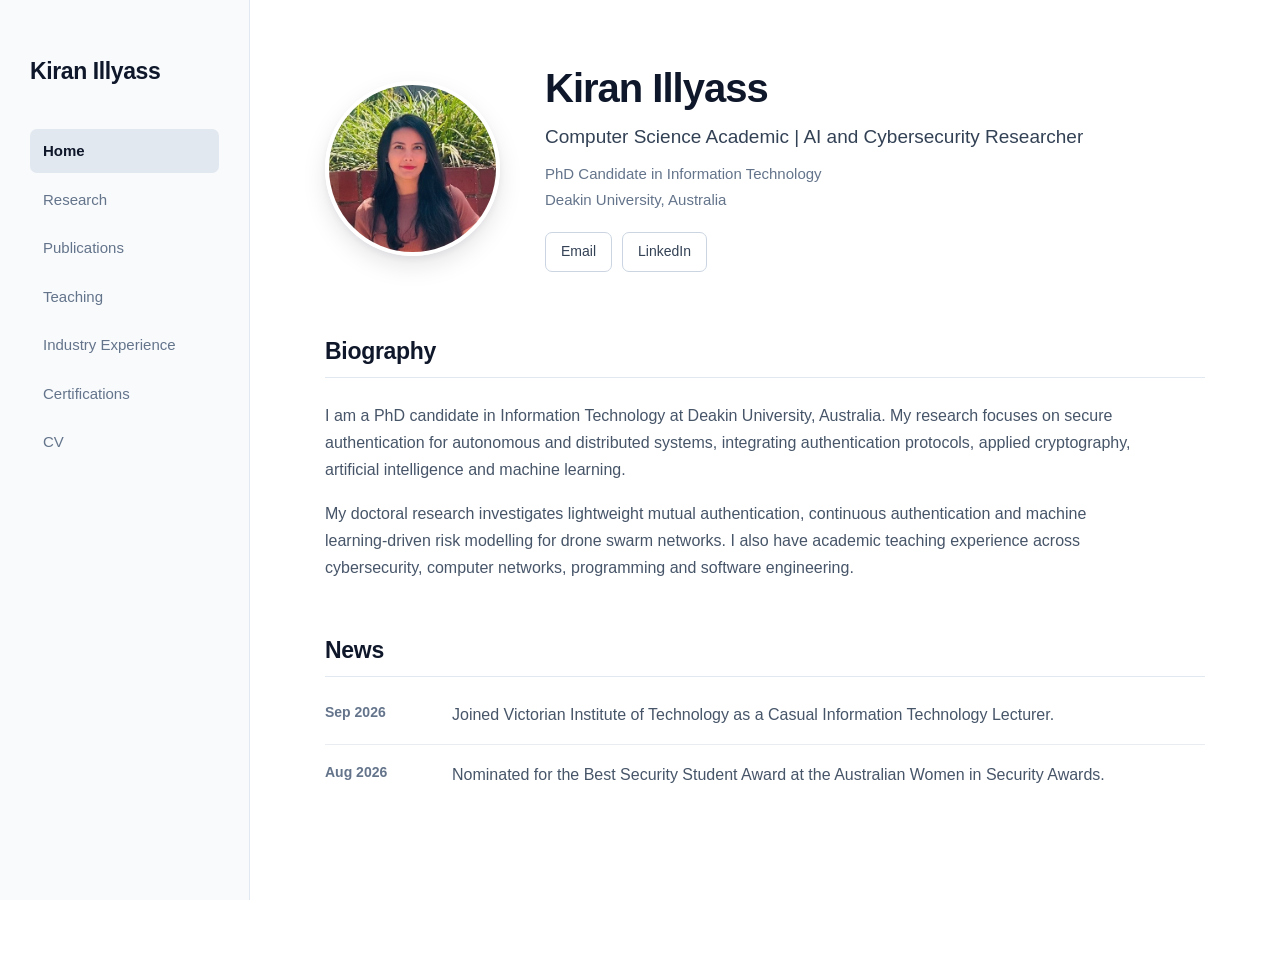
==== index.html @ 8541c566 "Refactor index.html structure and content" ====
<!DOCTYPE html>
<html lang="en">

<head>
    <meta charset="UTF-8">
    <meta name="viewport" content="width=device-width, initial-scale=1.0">

    <title>Kiran Illyass | AI and Cybersecurity Researcher</title>

    <meta name="description"
          content="Academic profile of Kiran Illyass, researcher in cybersecurity, artificial intelligence, authentication protocols and applied cryptography.">

    
    <link rel="stylesheet" href="/style.css?v=3">
</head>

<body>

    <!-- SIDEBAR -->
    <div class="sidebar">

        <div class="name">Kiran Illyass</div>

        <nav>
            <a class="active" href="index.html">Home</a>
            <a href="research.html">Research</a>
            <a href="publications.html">Publications</a>
            <a href="teaching.html">Teaching</a>
            <a href="experience.html">Industry Experience</a>
            <a href="certifications.html">Certifications</a>
            <a href="cv.html">CV</a>
        </nav>

    </div>


    <!-- MAIN CONTENT -->
    <main class="content">

        <!-- PROFILE -->
        <section class="profile">

            <img src="assets/profile.jpg"
                 alt="Kiran Illyass"
                 class="profile-photo">

            <div class="profile-text">

                <h1>Kiran Illyass</h1>

                <p class="position">
                    Computer Science Academic | AI and Cybersecurity Researcher
                </p>

                <p class="affiliation">
                    PhD Candidate in Information Technology<br>
                    Deakin University, Australia
                </p>

                <div class="links">

                    <a href="mailto:kiranillyass@gmail.com">
                        Email
                    </a>

                    <a href="https://www.linkedin.com/in/keran0323"
                       target="_blank"
                       rel="noopener noreferrer">
                        LinkedIn
                    </a>

                </div>

            </div>

        </section>


        <!-- BIOGRAPHY -->
        <section>

            <h2>Biography</h2>

            <p>
                I am a PhD candidate in Information Technology at Deakin University,
                Australia. My research focuses on secure authentication for autonomous
                and distributed systems, integrating authentication protocols, applied
                cryptography, artificial intelligence and machine learning.
            </p>

            <p>
                My doctoral research investigates lightweight mutual authentication,
                continuous authentication and machine learning-driven risk modelling
                for drone swarm networks. I also have academic teaching experience
                across cybersecurity, computer networks, programming and software
                engineering.
            </p>

        </section>


        <!-- RESEARCH INTERESTS -->
        <section>

            

        <!-- NEWS -->
        <section>

            <h2>News</h2>

            <div class="news-item">
                <span class="news-date">Sep 2026</span>

                <div>
                    Joined Victorian Institute of Technology as a
                    Casual Information Technology Lecturer.
                </div>
            </div>

            <div class="news-item">
                <span class="news-date">Aug 2026</span>

                <div>
                    Nominated for the Best Security Student Award at the
                    Australian Women in Security Awards.
                </div>
            </div>

        </section>

    </main>

</body>

</html>
---- style.css ----
/* =========================================================
   KIRAN ILLYASS - ACADEMIC WEBSITE
   ========================================================= */


/* ---------- GLOBAL ---------- */

* {
    box-sizing: border-box;
}

html {
    scroll-behavior: smooth;
}

body {
    margin: 0;
    background: #ffffff;
    color: #334155;
    font-family: -apple-system, BlinkMacSystemFont, "Segoe UI",
                 Roboto, Helvetica, Arial, sans-serif;
    font-size: 16px;
    line-height: 1.7;
}


/* ---------- SIDEBAR ---------- */

.sidebar {
    position: fixed;
    top: 0;
    left: 0;

    width: 250px;
    height: 100vh;

    padding: 52px 30px;

    background: #f8fafc;
    border-right: 1px solid #e2e8f0;
}

.sidebar .name {
    margin-bottom: 38px;

    color: #0f172a;

    font-size: 23px;
    font-weight: 700;
    letter-spacing: -0.4px;
}


/* ---------- NAVIGATION ---------- */

.sidebar nav {
    display: flex;
    flex-direction: column;
    gap: 5px;
}

.sidebar nav a {
    display: block;

    padding: 9px 13px;

    border-radius: 7px;

    color: #64748b;

    font-size: 15px;
    font-weight: 500;
    text-decoration: none;

    transition: background 0.2s ease,
                color 0.2s ease;
}

.sidebar nav a:hover {
    background: #eaf0f6;
    color: #0f172a;
}

.sidebar nav a.active {
    background: #e2e8f0;
    color: #0f172a;
    font-weight: 600;
}


/* ---------- MAIN PAGE ---------- */

.content {
    margin-left: 250px;

    width: calc(100% - 250px);
    max-width: 1150px;

    padding: 65px 75px 100px;
}


/* ---------- SECTIONS ---------- */

section {
    margin-bottom: 55px;
}


/* ---------- TYPOGRAPHY ---------- */

h1,
h2,
h3 {
    color: #0f172a;
}

h1 {
    margin: 0 0 8px;

    font-size: 40px;
    font-weight: 700;
    line-height: 1.15;
    letter-spacing: -1px;
}

h2 {
    margin: 0 0 24px;
    padding-bottom: 10px;

    border-bottom: 1px solid #e2e8f0;

    font-size: 23px;
    font-weight: 650;
    line-height: 1.3;
    letter-spacing: -0.3px;
}

h3 {
    margin: 0 0 7px;

    font-size: 18px;
    font-weight: 600;
    line-height: 1.45;
}

p {
    max-width: 820px;

    margin: 0 0 16px;

    color: #475569;
}


/* ---------- GENERAL LINKS ---------- */

a {
    color: #2563eb;
}

a:hover {
    color: #1d4ed8;
}


/* =========================================================
   HOME PAGE PROFILE
   ========================================================= */

.profile {
    display: flex;
    align-items: center;

    gap: 45px;

    margin-bottom: 65px;
}


/* ---------- PROFILE PHOTO ---------- */

.profile-photo {
    width: 175px;
    height: 175px;

    flex-shrink: 0;

    object-fit: cover;
    object-position: center;

    border: 4px solid #ffffff;
    border-radius: 50%;

    box-shadow:
        0 4px 6px rgba(15, 23, 42, 0.05),
        0 10px 25px rgba(15, 23, 42, 0.10);
}


/* ---------- PROFILE TEXT ---------- */

.profile-text {
    flex: 1;
}

.profile-text h1 {
    margin-bottom: 10px;
}

.position {
    margin-bottom: 8px;

    color: #334155;

    font-size: 19px;
    font-weight: 500;
}

.affiliation {
    margin-bottom: 20px;

    color: #64748b;

    font-size: 15px;
}


/* ---------- EMAIL / LINKEDIN BUTTONS ---------- */

.links {
    display: flex;
    flex-wrap: wrap;
    gap: 10px;
}

.links a {
    display: inline-flex;
    align-items: center;

    padding: 7px 15px;

    background: #ffffff;
    border: 1px solid #cbd5e1;
    border-radius: 7px;

    color: #334155;

    font-size: 14px;
    font-weight: 500;
    text-decoration: none;

    transition: all 0.2s ease;
}

.links a:hover {
    background: #f1f5f9;
    border-color: #94a3b8;
    color: #0f172a;
    text-decoration: none;
}


/* =========================================================
   RESEARCH INTERESTS
   ========================================================= */

.interests {
    display: flex;
    flex-wrap: wrap;

    gap: 9px;
}

.interests span {
    display: inline-block;

    padding: 6px 13px;

    background: #f1f5f9;
    border: 1px solid #e2e8f0;
    border-radius: 20px;

    color: #475569;

    font-size: 13px;
    font-weight: 500;
}


/* =========================================================
   NEWS
   ========================================================= */

.news-item {
    display: grid;

    grid-template-columns: 105px 1fr;

    gap: 22px;

    padding: 16px 0;

    border-bottom: 1px solid #e9edf2;

    color: #475569;
}

.news-item:first-of-type {
    padding-top: 0;
}

.news-item:last-child {
    border-bottom: none;
}

.news-date {
    color: #64748b;

    font-size: 14px;
    font-weight: 600;
}


/* =========================================================
   RESEARCH PAGE / EXPERIENCE PAGE
   ========================================================= */

.research-item {
    padding: 20px 0;

    border-bottom: 1px solid #e9edf2;
}

.research-item:first-of-type {
    padding-top: 0;
}

.research-item:last-child {
    border-bottom: none;
}

.research-item h3 {
    margin-bottom: 6px;
}

.research-item p:last-child {
    margin-bottom: 0;
}


/* =========================================================
   PUBLICATIONS
   ========================================================= */

.publication {
    padding: 20px 0;

    border-bottom: 1px solid #e9edf2;
}

.publication:first-of-type {
    padding-top: 0;
}

.publication:last-child {
    border-bottom: none;
}

.publication h3 {
    margin-bottom: 8px;
}

.publication p {
    margin: 3px 0;
}


/* =========================================================
   CV PAGE
   ========================================================= */

ol {
    max-width: 850px;

    padding-left: 23px;
}

ol li {
    margin-bottom: 16px;
    padding-left: 5px;

    color: #475569;
}


/* =========================================================
   RESPONSIVE TABLET
   ========================================================= */

@media (max-width: 1000px) {

    .content {
        padding: 55px 45px 80px;
    }

    .profile {
        gap: 32px;
    }

    .profile-photo {
        width: 155px;
        height: 155px;
    }
}


/* =========================================================
   MOBILE
   ========================================================= */

@media (max-width: 800px) {

    /* Sidebar becomes top navigation */

    .sidebar {
        position: relative;

        width: 100%;
        height: auto;

        padding: 24px 20px;

        border-right: none;
        border-bottom: 1px solid #e2e8f0;
    }

    .sidebar .name {
        margin-bottom: 15px;

        font-size: 21px;
    }

    .sidebar nav {
        flex-direction: row;
        flex-wrap: wrap;

        gap: 4px;
    }

    .sidebar nav a {
        padding: 7px 10px;

        font-size: 14px;
    }


    /* Main content */

    .content {
        width: 100%;
        max-width: none;

        margin-left: 0;

        padding: 38px 22px 70px;
    }


    /* Profile */

    .profile {
        flex-direction: column;
        align-items: flex-start;

        gap: 25px;

        margin-bottom: 50px;
    }

    .profile-photo {
        width: 145px;
        height: 145px;
    }

    h1 {
        font-size: 34px;
    }

    h2 {
        font-size: 21px;
    }

    .position {
        font-size: 17px;
    }


    /* News */

    .news-item {
        grid-template-columns: 1fr;

        gap: 2px;

        padding: 14px 0;
    }

    .news-date {
        margin-bottom: 2px;
    }

}


/* =========================================================
   SMALL PHONES
   ========================================================= */

@media (max-width: 480px) {

    body {
        font-size: 15px;
    }

    .content {
        padding: 32px 18px 60px;
    }

    .profile-photo {
        width: 125px;
        height: 125px;
    }

    h1 {
        font-size: 30px;
    }

    .links {
        gap: 8px;
    }

    .interests {
        gap: 7px;
    }

}
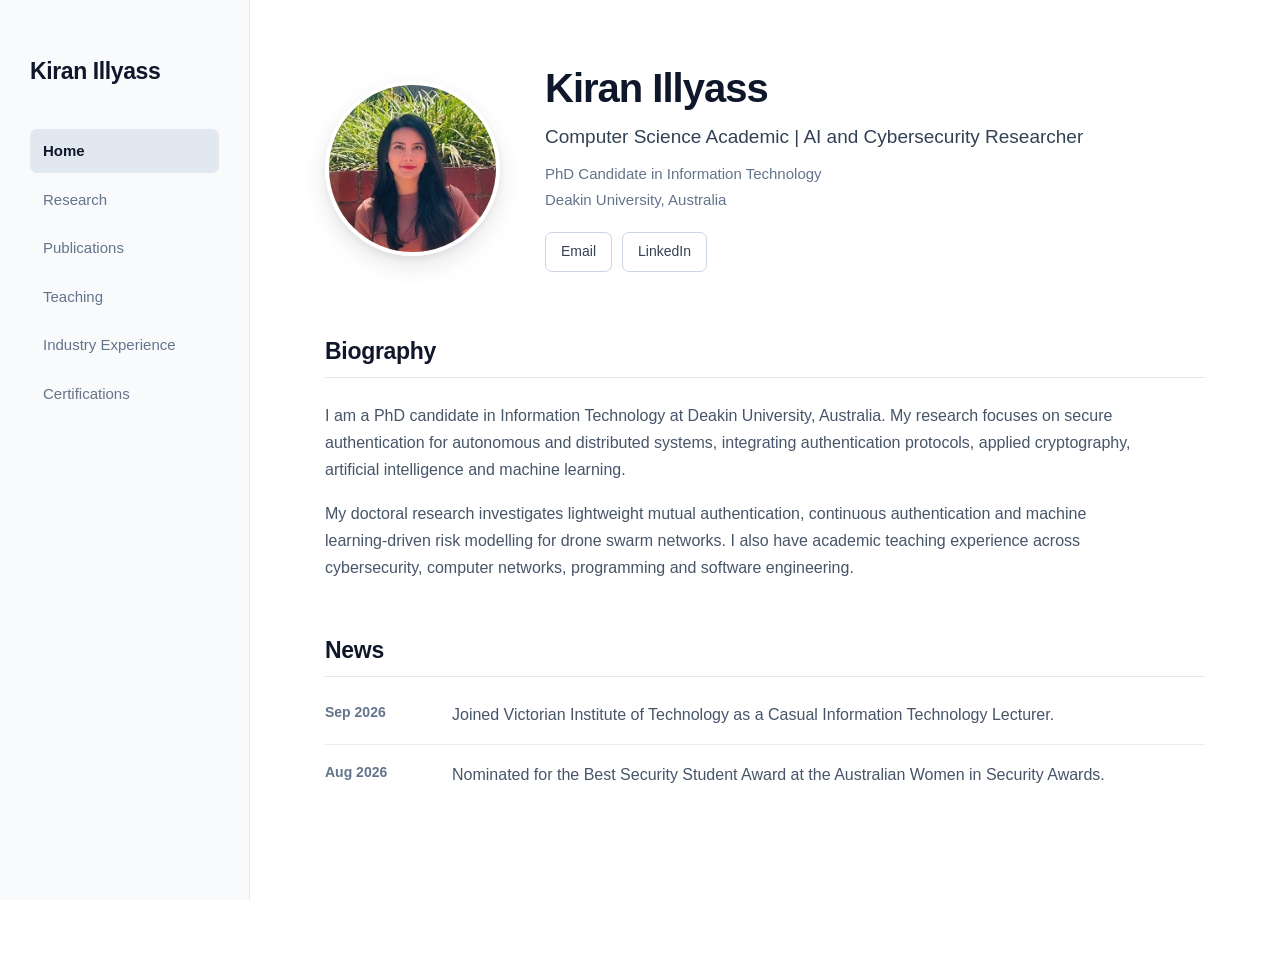
==== commit 69bad373: "Update index.html" ====
--- a/index.html
+++ b/index.html
@@ -28,7 +28,7 @@
             <a href="teaching.html">Teaching</a>
             <a href="experience.html">Industry Experience</a>
             <a href="certifications.html">Certifications</a>
-            <a href="cv.html">CV</a>
+
         </nav>
 
     </div>
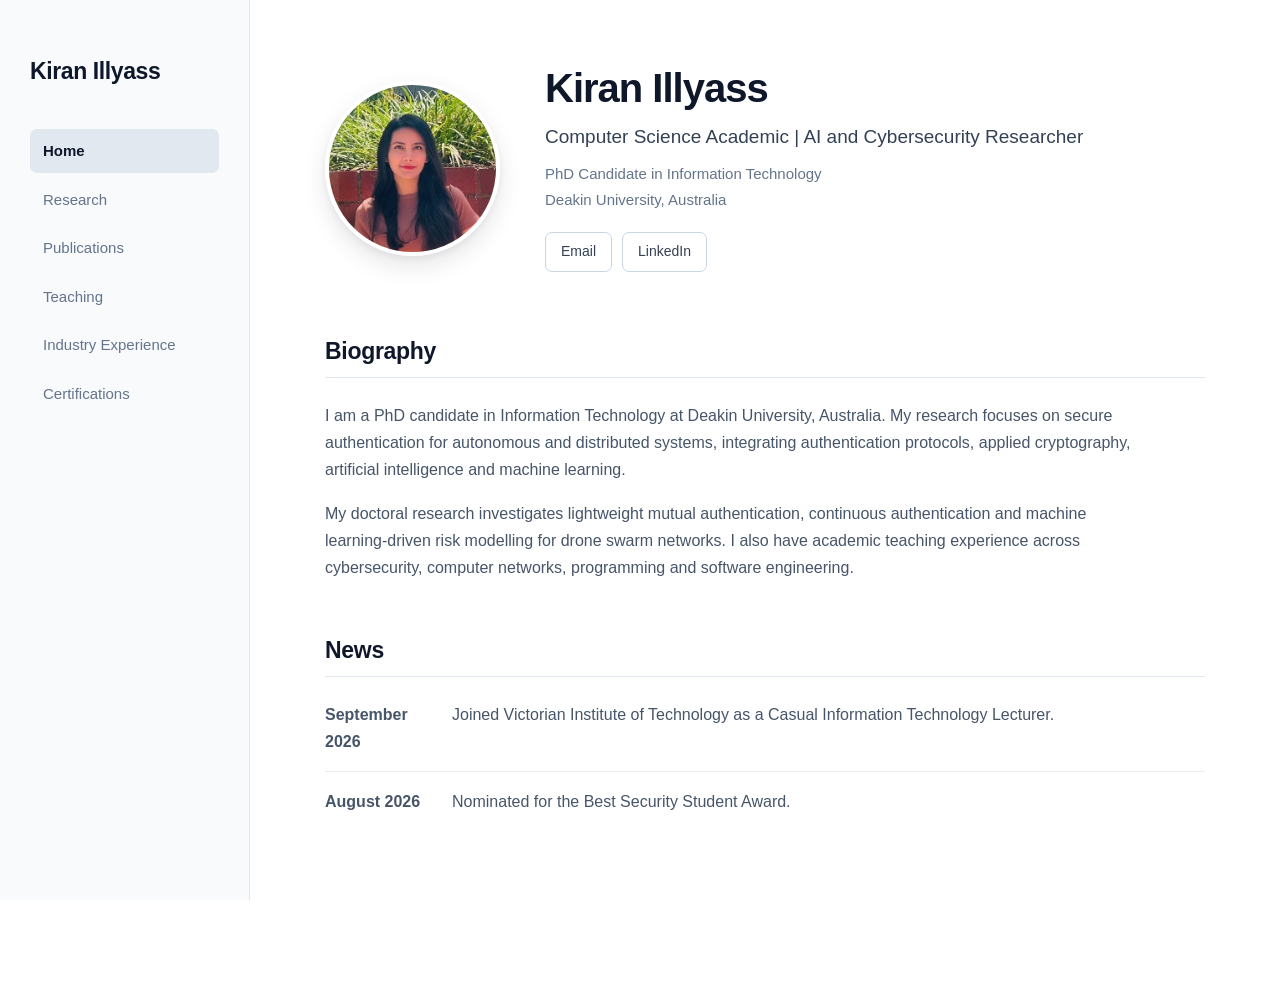
==== commit 0bfdfd2f: "Update index.html" ====
--- a/index.html
+++ b/index.html
@@ -105,29 +105,23 @@
             
 
         <!-- NEWS -->
-        <section>
+<section>
+    <h2>News</h2>
 
-            <h2>News</h2>
+    <div class="vertical-news">
+        <div class="vertical-news-items">
 
             <div class="news-item">
-                <span class="news-date">Sep 2026</span>
-
-                <div>
-                    Joined Victorian Institute of Technology as a
-                    Casual Information Technology Lecturer.
-                </div>
+                <strong>September 2026</strong> Joined Victorian Institute of Technology as a Casual Information Technology Lecturer.
             </div>
 
             <div class="news-item">
-                <span class="news-date">Aug 2026</span>
-
-                <div>
-                    Nominated for the Best Security Student Award at the
-                    Australian Women in Security Awards.
-                </div>
+                <strong>August 2026</strong> Nominated for the Best Security Student Award.
             </div>
 
-        </section>
+        </div>
+    </div>
+</section>
 
     </main>
 
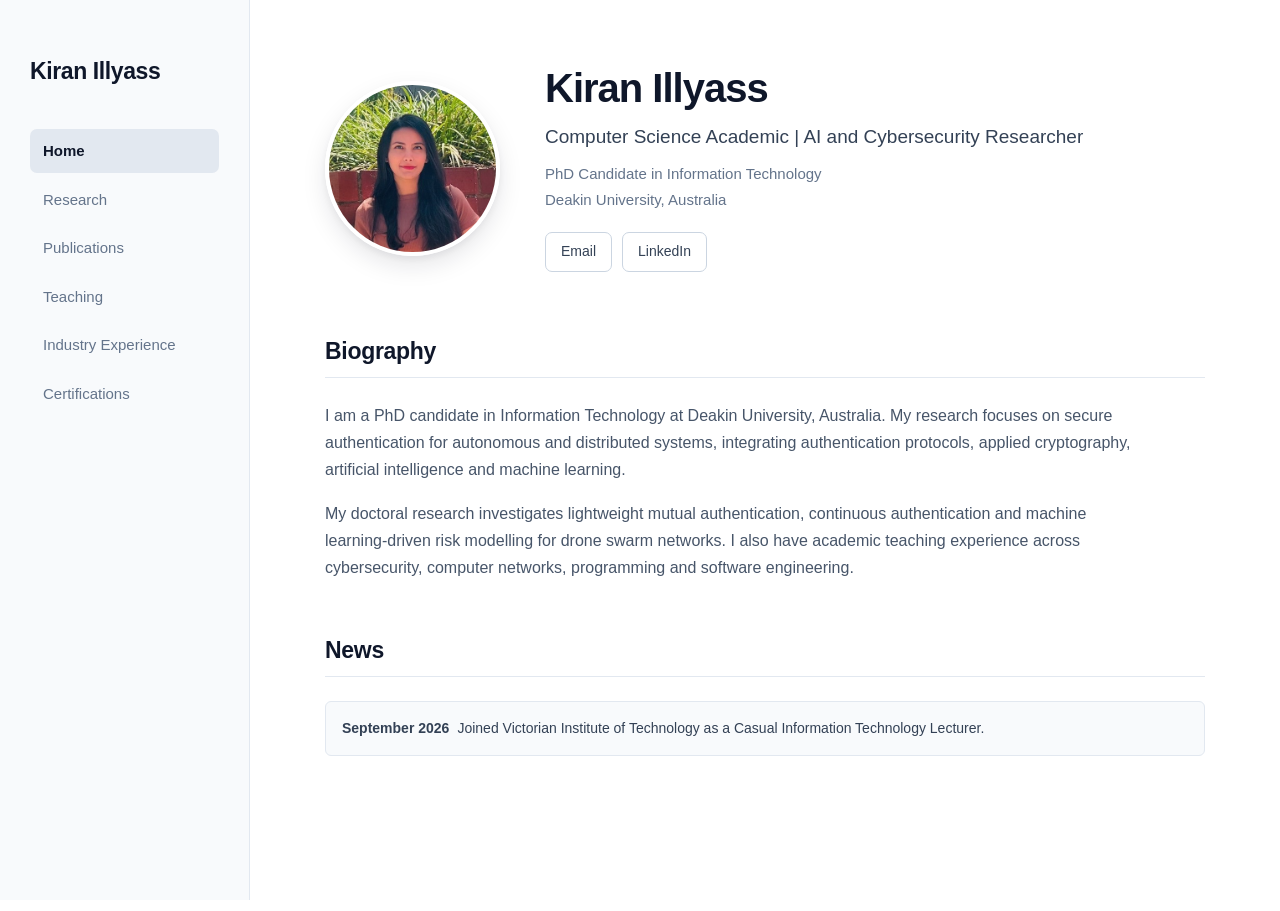
==== commit 573f88c6: "Fix HTML encoding issues in index.html" ====
--- a/index.html
+++ b/index.html
@@ -5,7 +5,7 @@
     <meta charset="UTF-8">
     <meta name="viewport" content="width=device-width, initial-scale=1.0">
 
-    <title>Kiran Illyass | AI and Cybersecurity Researcher</title>
+    <title>Kiran Illyas | AI and Cybersecurity Researcher</title>
 
     <meta name="description"
           content="Academic profile of Kiran Illyass, researcher in cybersecurity, artificial intelligence, authentication protocols and applied cryptography.">
--- a/style.css
+++ b/style.css
@@ -545,3 +545,48 @@
     }
 
 }
+
+
+
+
+
+
+/* vertical scroll*/
+/* Vertical News Ticker */
+
+.vertical-news {
+    height: 55px;
+    overflow: hidden;
+    background: #f8fafc;
+    border: 1px solid #e2e8f0;
+    border-radius: 6px;
+}
+
+.vertical-news-items {
+    animation: verticalNews 8s infinite;
+}
+
+.news-item {
+    height: 55px;
+    padding: 0 16px;
+    display: flex;
+    align-items: center;
+    gap: 8px;
+    box-sizing: border-box;
+    color: #334155;
+    font-size: 14px;
+}
+
+@keyframes verticalNews {
+    0%, 40% {
+        transform: translateY(0);
+    }
+
+    50%, 90% {
+        transform: translateY(-55px);
+    }
+
+    100% {
+        transform: translateY(0);
+    }
+}
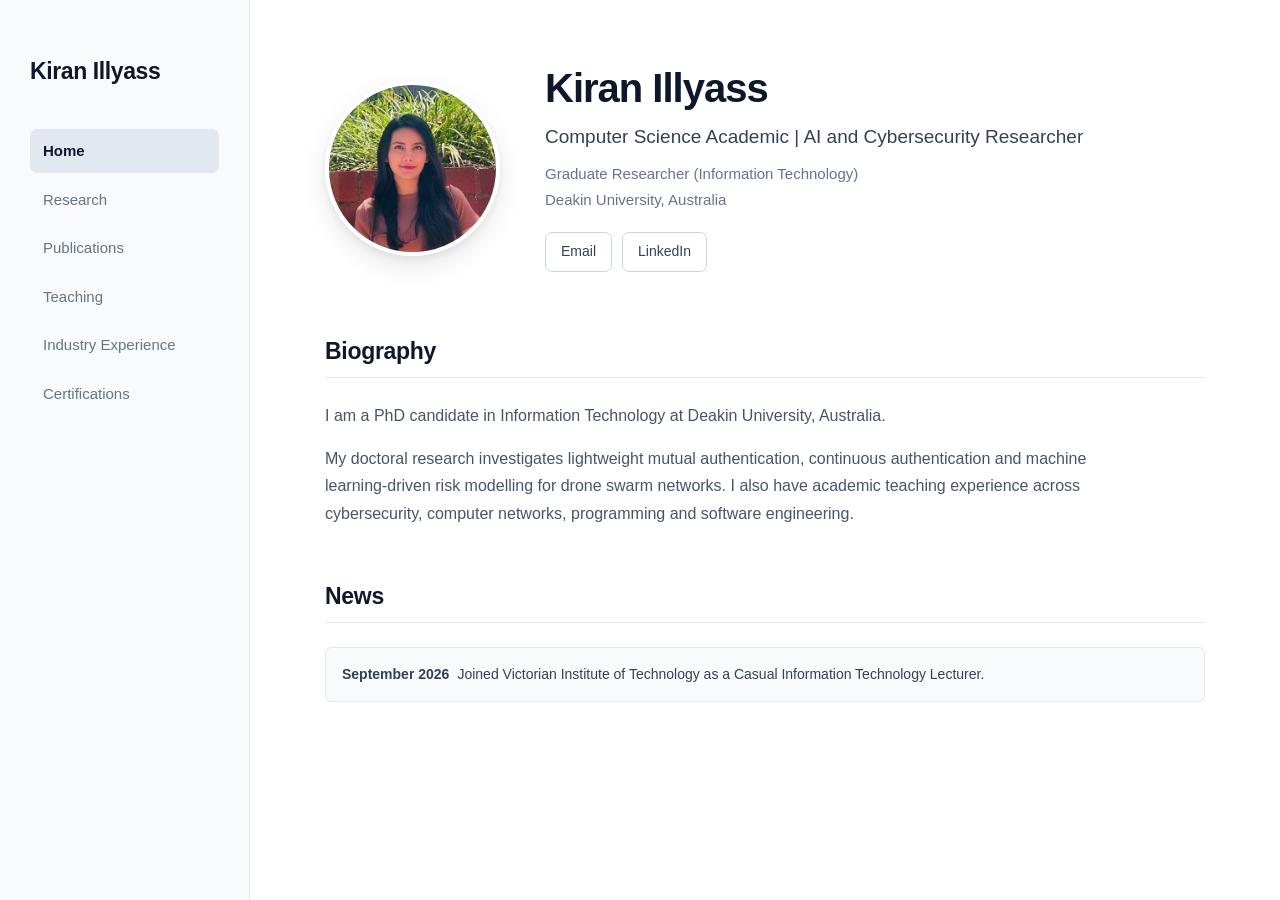
==== commit 763aaa3f: "Update index.html" ====
--- a/index.html
+++ b/index.html
@@ -53,7 +53,7 @@
                 </p>
 
                 <p class="affiliation">
-                    PhD Candidate in Information Technology<br>
+                   Graduate Researcher (Information Technology) <br>
                     Deakin University, Australia
                 </p>
 
@@ -83,9 +83,7 @@
 
             <p>
                 I am a PhD candidate in Information Technology at Deakin University,
-                Australia. My research focuses on secure authentication for autonomous
-                and distributed systems, integrating authentication protocols, applied
-                cryptography, artificial intelligence and machine learning.
+                Australia. 
             </p>
 
             <p>
--- a/style.css
+++ b/style.css
@@ -590,3 +590,13 @@
         transform: translateY(0);
     }
 }
+
+/* map */
+<link
+    rel="stylesheet"
+    href="https://unpkg.com/leaflet@1.9.4/dist/leaflet.css"
+/>
+
+<script
+    src="https://unpkg.com/leaflet@1.9.4/dist/leaflet.js">
+</script>
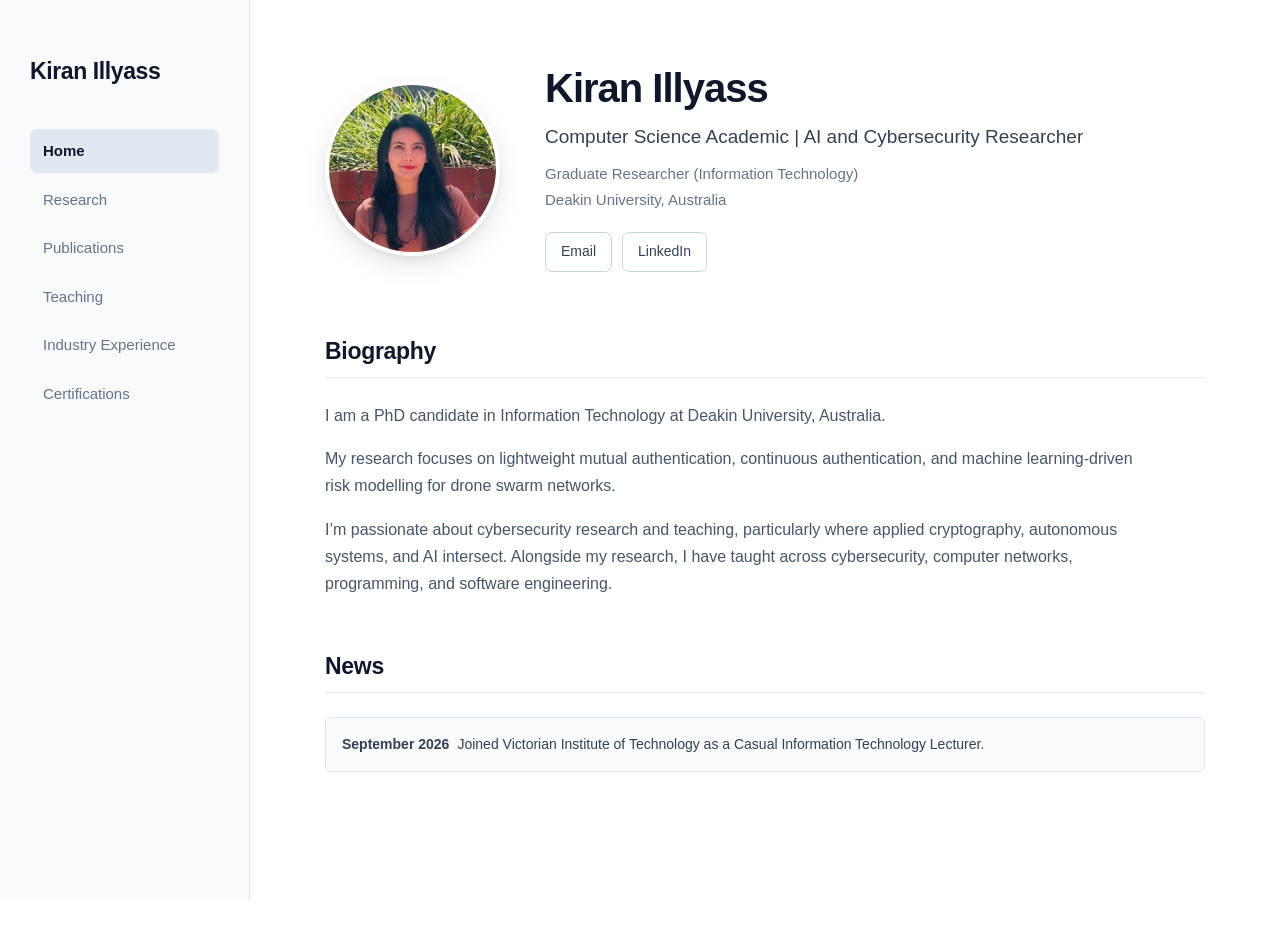
==== commit 00cb3623: "Update index.html" ====
--- a/index.html
+++ b/index.html
@@ -87,11 +87,11 @@
             </p>
 
             <p>
-                My doctoral research investigates lightweight mutual authentication,
-                continuous authentication and machine learning-driven risk modelling
-                for drone swarm networks. I also have academic teaching experience
-                across cybersecurity, computer networks, programming and software
-                engineering.
+      My research focuses on lightweight mutual authentication, continuous authentication, and machine learning-driven risk modelling for drone swarm networks.
+            </p>
+            
+            <p>
+I’m passionate about cybersecurity research and teaching, particularly where applied cryptography, autonomous systems, and AI intersect. Alongside my research, I have taught across cybersecurity, computer networks, programming, and software engineering.
             </p>
 
         </section>
@@ -117,6 +117,16 @@
                 <strong>August 2026</strong> Nominated for the Best Security Student Award.
             </div>
 
+       <div class="news-item">
+    <strong>June 2025</strong>
+    Authored Deakin University Microcredential on
+    <a href="https://www.futurelearn.com/microcredentials/emerging-technologies-leadership-emerging-cyber-threats-and-ai"
+       target="_blank"
+       rel="noopener noreferrer">
+        Emerging Cyber Threats and AI
+    </a>
+</div>
+
         </div>
     </div>
 </section>
